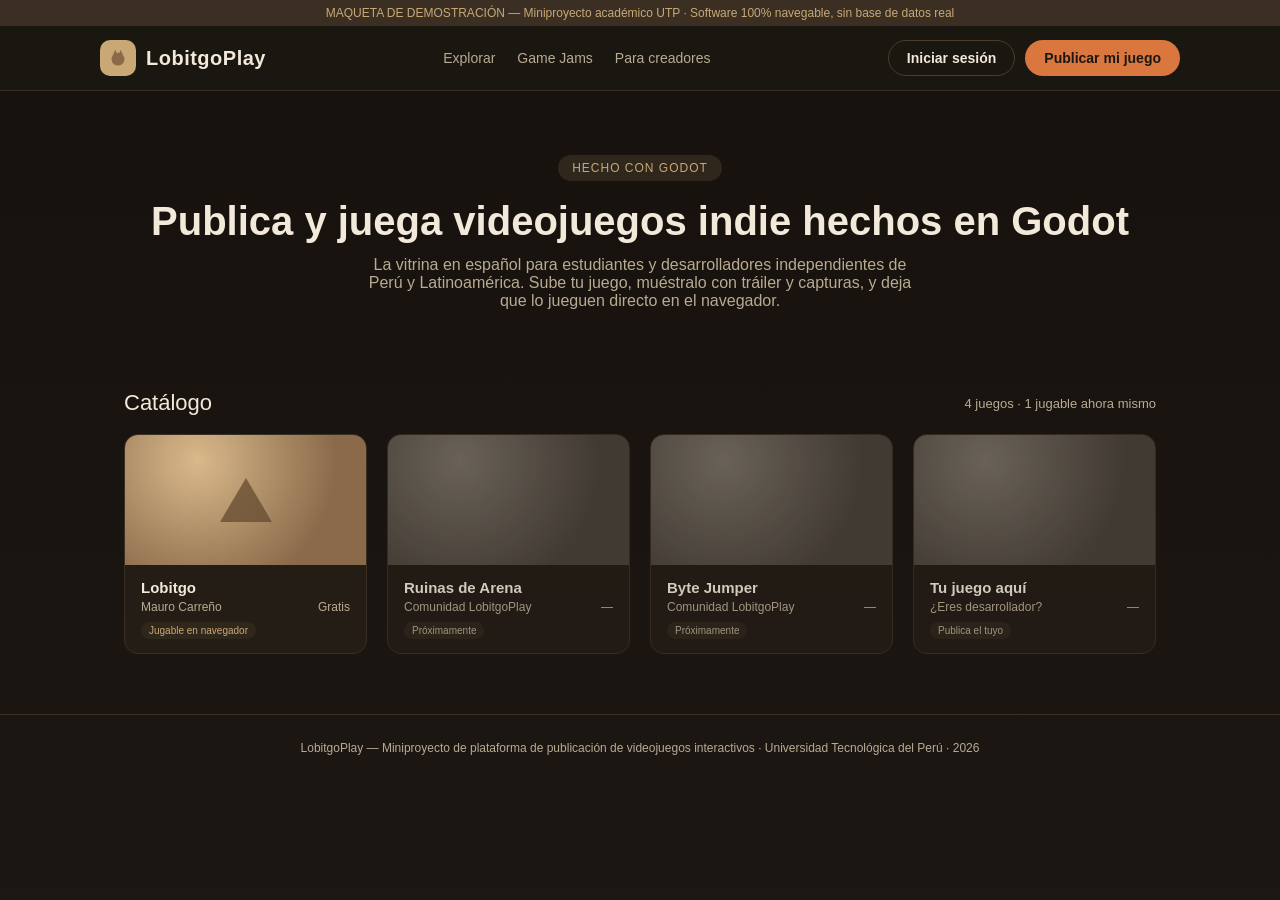
==== index.html @ 640660f9 "LobitgoPlay: maqueta navegable de la plataforma de publicación de videojuegos" ====
<!DOCTYPE html>
<html lang="es">
<head>
<meta charset="UTF-8">
<meta name="viewport" content="width=device-width, initial-scale=1.0">
<title>LobitgoPlay — Plataforma de videojuegos indie en Godot</title>
<link rel="stylesheet" href="css/style.css">
</head>
<body>

<div class="mock-banner">MAQUETA DE DEMOSTRACIÓN — Miniproyecto académico UTP · Software 100% navegable, sin base de datos real</div>

<header class="site-header">
  <div class="container nav">
    <a class="brand" href="index.html">
      <span class="brand-mark">
        <svg viewBox="0 0 128 128" xmlns="http://www.w3.org/2000/svg">
          <circle cx="64" cy="70" r="34" fill="#8a6a4a"/>
          <polygon points="38,46 50,20 62,50" fill="#8a6a4a"/>
          <polygon points="90,46 78,20 66,50" fill="#8a6a4a"/>
        </svg>
      </span>
      LobitgoPlay
    </a>
    <nav class="nav-links">
      <a href="index.html">Explorar</a>
      <a href="panel-admin.html">Game Jams</a>
      <a href="panel-creador.html">Para creadores</a>
    </nav>
    <div class="nav-actions">
      <a class="btn btn-ghost" href="login.html">Iniciar sesión</a>
      <a class="btn btn-primary" href="registro.html">Publicar mi juego</a>
    </div>
  </div>
</header>

<section class="hero container">
  <span class="hero-tag">Hecho con Godot</span>
  <h1>Publica y juega videojuegos indie hechos en Godot</h1>
  <p>La vitrina en español para estudiantes y desarrolladores independientes de Perú y Latinoamérica. Sube tu juego, muéstralo con tráiler y capturas, y deja que lo jueguen directo en el navegador.</p>
</section>

<div class="container">
  <div class="section-title">
    Catálogo <span class="hint">4 juegos · 1 jugable ahora mismo</span>
  </div>
  <div class="grid">

    <a class="card" href="juegos/lobitgo/index.html">
      <div class="card-cover">
        <div class="pyramid"></div>
      </div>
      <div class="card-body">
        <div class="card-title">Lobitgo</div>
        <div class="card-meta"><span>Mauro Carreño</span><span>Gratis</span></div>
        <span class="badge">Jugable en navegador</span>
      </div>
    </a>

    <div class="card" style="opacity:.85">
      <div class="card-cover dim"></div>
      <div class="card-body">
        <div class="card-title">Ruinas de Arena</div>
        <div class="card-meta"><span>Comunidad LobitgoPlay</span><span>—</span></div>
        <span class="badge soon">Próximamente</span>
      </div>
    </div>

    <div class="card" style="opacity:.85">
      <div class="card-cover dim"></div>
      <div class="card-body">
        <div class="card-title">Byte Jumper</div>
        <div class="card-meta"><span>Comunidad LobitgoPlay</span><span>—</span></div>
        <span class="badge soon">Próximamente</span>
      </div>
    </div>

    <div class="card" style="opacity:.85">
      <div class="card-cover dim"></div>
      <div class="card-body">
        <div class="card-title">Tu juego aquí</div>
        <div class="card-meta"><span>¿Eres desarrollador?</span><span>—</span></div>
        <span class="badge soon">Publica el tuyo</span>
      </div>
    </div>

  </div>
</div>

<footer>
  LobitgoPlay — Miniproyecto de plataforma de publicación de videojuegos interactivos · Universidad Tecnológica del Perú · 2026
</footer>

</body>
</html>
---- css/style.css ----
:root {
  --sand: #c9a876;
  --sand-dark: #8a6a4a;
  --ink: #1c1712;
  --panel: #241d16;
  --panel-2: #2f261c;
  --accent: #c9a876;
  --accent-2: #d9773f;
  --text: #f2e9da;
  --text-dim: #b9ab93;
  --radius: 14px;
}

* { box-sizing: border-box; }

body {
  margin: 0;
  font-family: "Segoe UI", Roboto, Arial, sans-serif;
  background: linear-gradient(180deg, #16110c 0%, #1c1712 100%);
  color: var(--text);
  min-height: 100vh;
}

a { color: inherit; text-decoration: none; }

.container { max-width: 1080px; margin: 0 auto; padding: 0 24px; }

/* Header */
header.site-header {
  position: sticky;
  top: 0;
  z-index: 10;
  background: rgba(28, 23, 18, 0.92);
  backdrop-filter: blur(6px);
  border-bottom: 1px solid #3a2f22;
}

.nav {
  display: flex;
  align-items: center;
  justify-content: space-between;
  padding: 14px 0;
}

.brand {
  display: flex;
  align-items: center;
  gap: 10px;
  font-size: 20px;
  font-weight: 800;
  letter-spacing: 0.5px;
}

.brand-mark {
  width: 36px;
  height: 36px;
  border-radius: 10px;
  background: var(--sand);
  display: inline-flex;
  align-items: center;
  justify-content: center;
  font-size: 18px;
}

.brand-mark svg { width: 24px; height: 24px; }

.nav-links {
  display: flex;
  gap: 22px;
  font-size: 14px;
  color: var(--text-dim);
}

.nav-links a:hover { color: var(--text); }

.nav-actions { display: flex; gap: 10px; }

.btn {
  display: inline-block;
  padding: 9px 18px;
  border-radius: 999px;
  font-size: 14px;
  font-weight: 600;
  cursor: pointer;
  border: 1px solid transparent;
  transition: transform .15s ease, opacity .15s ease;
}
.btn:hover { transform: translateY(-1px); }

.btn-primary { background: var(--accent-2); color: #1c1712; }
.btn-ghost { background: transparent; border-color: #4a3d2c; color: var(--text); }
.btn-block { display: block; width: 100%; text-align: center; }

/* Hero */
.hero {
  padding: 64px 0 40px;
  text-align: center;
}
.hero h1 {
  font-size: 40px;
  margin: 0 0 12px;
}
.hero p {
  color: var(--text-dim);
  max-width: 560px;
  margin: 0 auto;
  font-size: 16px;
}
.hero-tag {
  display: inline-block;
  padding: 6px 14px;
  border-radius: 999px;
  background: var(--panel-2);
  color: var(--accent);
  font-size: 12px;
  letter-spacing: 1px;
  text-transform: uppercase;
  margin-bottom: 18px;
}

/* Catalog */
.section-title {
  font-size: 22px;
  margin: 40px 0 18px;
  display: flex;
  align-items: center;
  justify-content: space-between;
}
.section-title span.hint { font-size: 13px; color: var(--text-dim); font-weight: 400; }

.grid {
  display: grid;
  grid-template-columns: repeat(auto-fill, minmax(230px, 1fr));
  gap: 20px;
  padding-bottom: 60px;
}

.card {
  background: var(--panel);
  border: 1px solid #3a2f22;
  border-radius: var(--radius);
  overflow: hidden;
  transition: transform .15s ease, border-color .15s ease;
}
.card:hover { transform: translateY(-4px); border-color: var(--accent-2); }

.card-cover {
  height: 130px;
  background: radial-gradient(circle at 30% 20%, #d9b98a, #8a6a4a 70%);
  display: flex;
  align-items: center;
  justify-content: center;
  position: relative;
}
.card-cover.dim { filter: grayscale(0.6) brightness(0.6); }
.card-cover .pyramid {
  width: 0; height: 0;
  border-left: 26px solid transparent;
  border-right: 26px solid transparent;
  border-bottom: 44px solid #6b4f34;
  opacity: .8;
}
.card-body { padding: 14px 16px; }
.card-title { font-weight: 700; font-size: 15px; margin-bottom: 4px; }
.card-meta { font-size: 12px; color: var(--text-dim); display: flex; justify-content: space-between; }
.badge {
  display: inline-block;
  font-size: 10px;
  padding: 3px 8px;
  border-radius: 999px;
  background: var(--panel-2);
  color: var(--accent);
  margin-top: 8px;
}
.badge.soon { color: var(--text-dim); }

/* Game detail */
.game-hero {
  display: grid;
  grid-template-columns: 1.3fr 1fr;
  gap: 28px;
  padding: 32px 0;
  align-items: start;
}
@media (max-width: 800px) { .game-hero { grid-template-columns: 1fr; } }

.player-frame {
  background: #000;
  border-radius: var(--radius);
  overflow: hidden;
  border: 1px solid #3a2f22;
  aspect-ratio: 960 / 540;
}
.player-frame iframe { width: 100%; height: 100%; border: 0; display: block; }

.game-info h1 { margin: 0 0 6px; font-size: 28px; }
.game-info .author { color: var(--text-dim); font-size: 14px; margin-bottom: 16px; }
.game-info .desc { font-size: 14px; line-height: 1.6; color: var(--text-dim); margin-bottom: 20px; }
.actions { display: flex; gap: 10px; flex-wrap: wrap; margin-bottom: 22px; }
.stat-row { display: flex; gap: 18px; font-size: 13px; color: var(--text-dim); margin-bottom: 18px; }
.stat-row b { color: var(--text); display: block; font-size: 18px; }

.controls-box {
  background: var(--panel);
  border: 1px solid #3a2f22;
  border-radius: var(--radius);
  padding: 16px 18px;
  font-size: 13px;
  color: var(--text-dim);
}
.controls-box kbd {
  background: var(--panel-2);
  border: 1px solid #4a3d2c;
  border-radius: 6px;
  padding: 2px 7px;
  font-size: 12px;
  color: var(--text);
}

/* Comments */
.comments { padding: 10px 0 60px; }
.comment {
  display: flex;
  gap: 12px;
  padding: 14px 0;
  border-bottom: 1px solid #3a2f22;
}
.avatar {
  width: 34px; height: 34px; border-radius: 50%;
  background: var(--sand-dark);
  flex: none;
}
.comment-body b { font-size: 13px; }
.comment-body p { margin: 4px 0 0; font-size: 13px; color: var(--text-dim); }
.stars { color: var(--accent-2); font-size: 13px; }

.comment-form { display: flex; gap: 10px; margin-top: 18px; }
.comment-form input {
  flex: 1;
  padding: 10px 14px;
  border-radius: 999px;
  border: 1px solid #4a3d2c;
  background: var(--panel-2);
  color: var(--text);
}

/* Forms (login/registro) */
.auth-wrap {
  max-width: 380px;
  margin: 70px auto;
  background: var(--panel);
  border: 1px solid #3a2f22;
  border-radius: var(--radius);
  padding: 32px;
}
.auth-wrap h2 { margin-top: 0; }
.auth-wrap p.sub { color: var(--text-dim); font-size: 13px; margin-top: -8px; }
.field { margin-bottom: 14px; }
.field label { display: block; font-size: 12px; color: var(--text-dim); margin-bottom: 6px; }
.field input, .field select, .field textarea {
  width: 100%;
  padding: 10px 12px;
  border-radius: 8px;
  border: 1px solid #4a3d2c;
  background: var(--panel-2);
  color: var(--text);
  font-size: 14px;
}
.field textarea { min-height: 90px; resize: vertical; }
.switch-auth { text-align: center; font-size: 13px; color: var(--text-dim); margin-top: 14px; }
.switch-auth a { color: var(--accent-2); font-weight: 600; }

.mock-banner {
  background: #3a2f22;
  color: var(--accent);
  font-size: 12px;
  text-align: center;
  padding: 6px 0;
}

/* Panels */
.panel-layout { display: grid; grid-template-columns: 210px 1fr; gap: 26px; padding: 30px 0 60px; }
@media (max-width: 750px) { .panel-layout { grid-template-columns: 1fr; } }
.panel-nav { display: flex; flex-direction: column; gap: 4px; }
.panel-nav a {
  padding: 10px 14px;
  border-radius: 8px;
  font-size: 14px;
  color: var(--text-dim);
}
.panel-nav a.active, .panel-nav a:hover { background: var(--panel); color: var(--text); }

.panel-card {
  background: var(--panel);
  border: 1px solid #3a2f22;
  border-radius: var(--radius);
  padding: 20px;
  margin-bottom: 18px;
}
.panel-card h3 { margin-top: 0; }

.kpi-row { display: grid; grid-template-columns: repeat(auto-fit, minmax(120px,1fr)); gap: 14px; margin-bottom: 18px; }
.kpi { background: var(--panel); border: 1px solid #3a2f22; border-radius: var(--radius); padding: 16px; }
.kpi b { display: block; font-size: 24px; }
.kpi span { font-size: 12px; color: var(--text-dim); }

table.mock-table { width: 100%; border-collapse: collapse; font-size: 13px; }
table.mock-table th, table.mock-table td { text-align: left; padding: 10px 8px; border-bottom: 1px solid #3a2f22; }
table.mock-table th { color: var(--text-dim); font-weight: 600; }
.status-pill { padding: 3px 10px; border-radius: 999px; font-size: 11px; }
.status-pill.ok { background: #2a4a2f; color: #a7e3b0; }
.status-pill.pending { background: #4a3f22; color: #e3cf8a; }

footer {
  text-align: center;
  padding: 26px 0 40px;
  color: var(--text-dim);
  font-size: 12px;
  border-top: 1px solid #3a2f22;
}
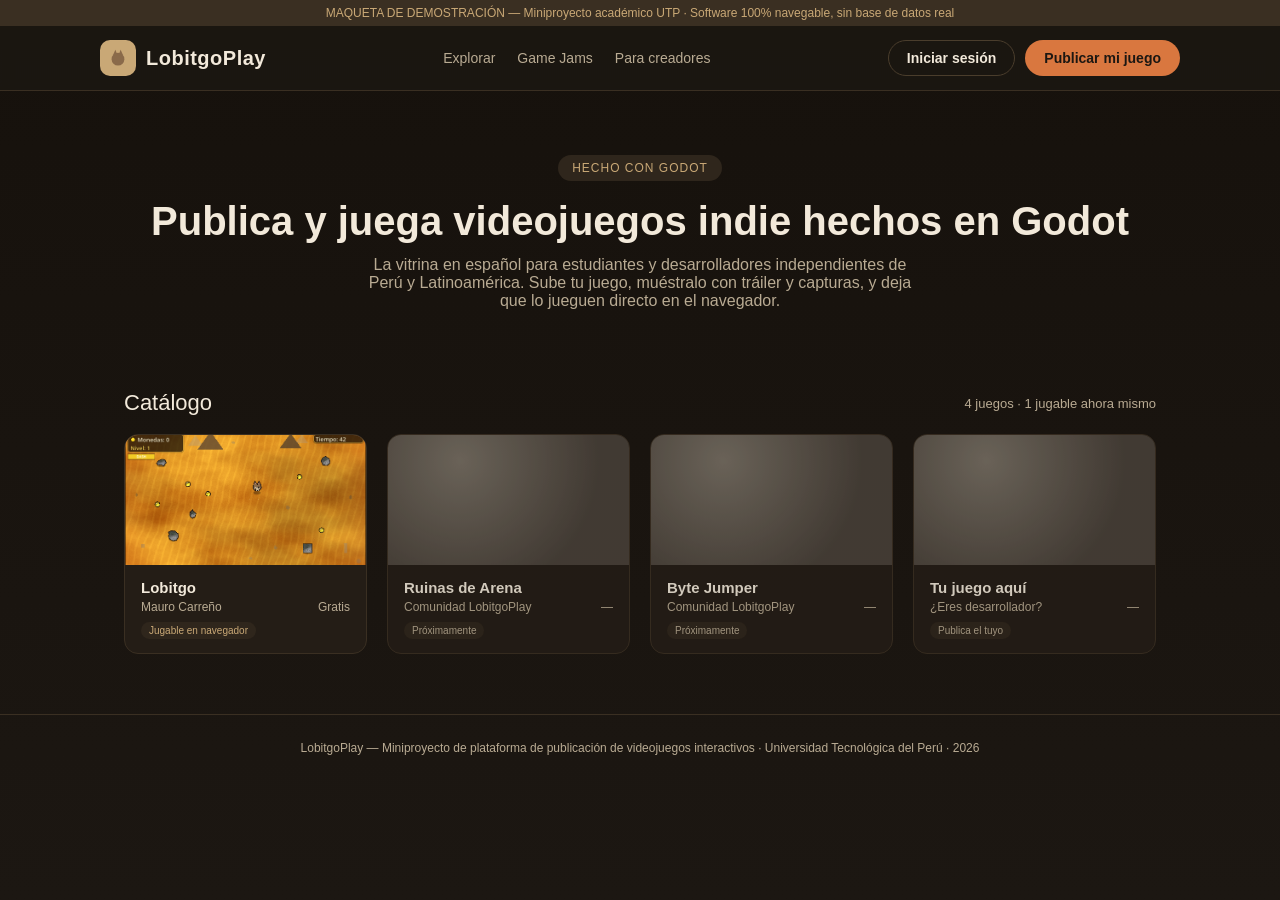
==== commit 94ac8837: "Juego en modal jugable + captura real en catalogo y portada El juego ya no se carga automaticamente " ====
--- a/index.html
+++ b/index.html
@@ -4,6 +4,7 @@
 <meta charset="UTF-8">
 <meta name="viewport" content="width=device-width, initial-scale=1.0">
 <title>LobitgoPlay — Plataforma de videojuegos indie en Godot</title>
+<link rel="icon" type="image/svg+xml" href="data:image/svg+xml,%3Csvg xmlns='http://www.w3.org/2000/svg' viewBox='0 0 128 128'%3E%3Ccircle cx='64' cy='70' r='34' fill='%238a6a4a'/%3E%3Cpolygon points='38,46 50,20 62,50' fill='%238a6a4a'/%3E%3Cpolygon points='90,46 78,20 66,50' fill='%238a6a4a'/%3E%3C/svg%3E">
 <link rel="stylesheet" href="css/style.css">
 </head>
 <body>
@@ -48,7 +49,7 @@
 
     <a class="card" href="juegos/lobitgo/index.html">
       <div class="card-cover">
-        <div class="pyramid"></div>
+        <img src="img/lobitgo-cover.png" alt="Captura de gameplay de Lobitgo" loading="lazy">
       </div>
       <div class="card-body">
         <div class="card-title">Lobitgo</div>
--- a/css/style.css
+++ b/css/style.css
@@ -160,6 +160,12 @@
   border-bottom: 44px solid #6b4f34;
   opacity: .8;
 }
+.card-cover img {
+  width: 100%;
+  height: 100%;
+  object-fit: cover;
+  display: block;
+}
 .card-body { padding: 14px 16px; }
 .card-title { font-weight: 700; font-size: 15px; margin-bottom: 4px; }
 .card-meta { font-size: 12px; color: var(--text-dim); display: flex; justify-content: space-between; }
@@ -190,8 +196,100 @@
   overflow: hidden;
   border: 1px solid #3a2f22;
   aspect-ratio: 960 / 540;
+  position: relative;
 }
 .player-frame iframe { width: 100%; height: 100%; border: 0; display: block; }
+
+/* Static preview (cover) shown before the game is launched */
+.player-preview {
+  position: relative;
+  width: 100%;
+  height: 100%;
+  border: 0;
+  padding: 0;
+  cursor: pointer;
+  background: #000;
+  display: block;
+}
+.player-preview img {
+  width: 100%;
+  height: 100%;
+  object-fit: cover;
+  display: block;
+}
+.player-preview .preview-overlay {
+  position: absolute;
+  inset: 0;
+  display: flex;
+  align-items: center;
+  justify-content: center;
+  background: linear-gradient(180deg, rgba(20,16,11,.15), rgba(20,16,11,.55));
+  transition: background .15s ease;
+}
+.player-preview:hover .preview-overlay { background: linear-gradient(180deg, rgba(20,16,11,.25), rgba(20,16,11,.65)); }
+.preview-overlay .play-button {
+  display: inline-flex;
+  align-items: center;
+  gap: 10px;
+  padding: 14px 26px;
+  border-radius: 999px;
+  background: var(--accent-2);
+  color: #1c1712;
+  font-weight: 700;
+  font-size: 16px;
+  box-shadow: 0 6px 18px rgba(0,0,0,.35);
+  transition: transform .15s ease;
+}
+.player-preview:hover .play-button { transform: scale(1.05); }
+
+/* Game modal / lightbox */
+.game-modal {
+  position: fixed;
+  inset: 0;
+  z-index: 100;
+  display: none;
+  align-items: center;
+  justify-content: center;
+  padding: 24px;
+  background: rgba(10, 8, 5, 0.85);
+  backdrop-filter: blur(3px);
+}
+.game-modal.open { display: flex; }
+.game-modal-box {
+  position: relative;
+  width: 100%;
+  max-width: 960px;
+  background: var(--panel);
+  border: 1px solid #3a2f22;
+  border-radius: var(--radius);
+  overflow: hidden;
+  box-shadow: 0 20px 60px rgba(0,0,0,.5);
+}
+.game-modal-frame {
+  width: 100%;
+  aspect-ratio: 960 / 540;
+  background: #000;
+}
+.game-modal-frame iframe { width: 100%; height: 100%; border: 0; display: block; }
+.game-modal-close {
+  position: absolute;
+  top: 10px;
+  right: 10px;
+  width: 36px;
+  height: 36px;
+  border-radius: 50%;
+  border: 1px solid #4a3d2c;
+  background: var(--panel-2);
+  color: var(--text);
+  font-size: 18px;
+  line-height: 1;
+  cursor: pointer;
+  display: flex;
+  align-items: center;
+  justify-content: center;
+  transition: background .15s ease, transform .15s ease;
+}
+.game-modal-close:hover { background: var(--accent-2); color: #1c1712; transform: scale(1.05); }
 
 .game-info h1 { margin: 0 0 6px; font-size: 28px; }
 .game-info .author { color: var(--text-dim); font-size: 14px; margin-bottom: 16px; }
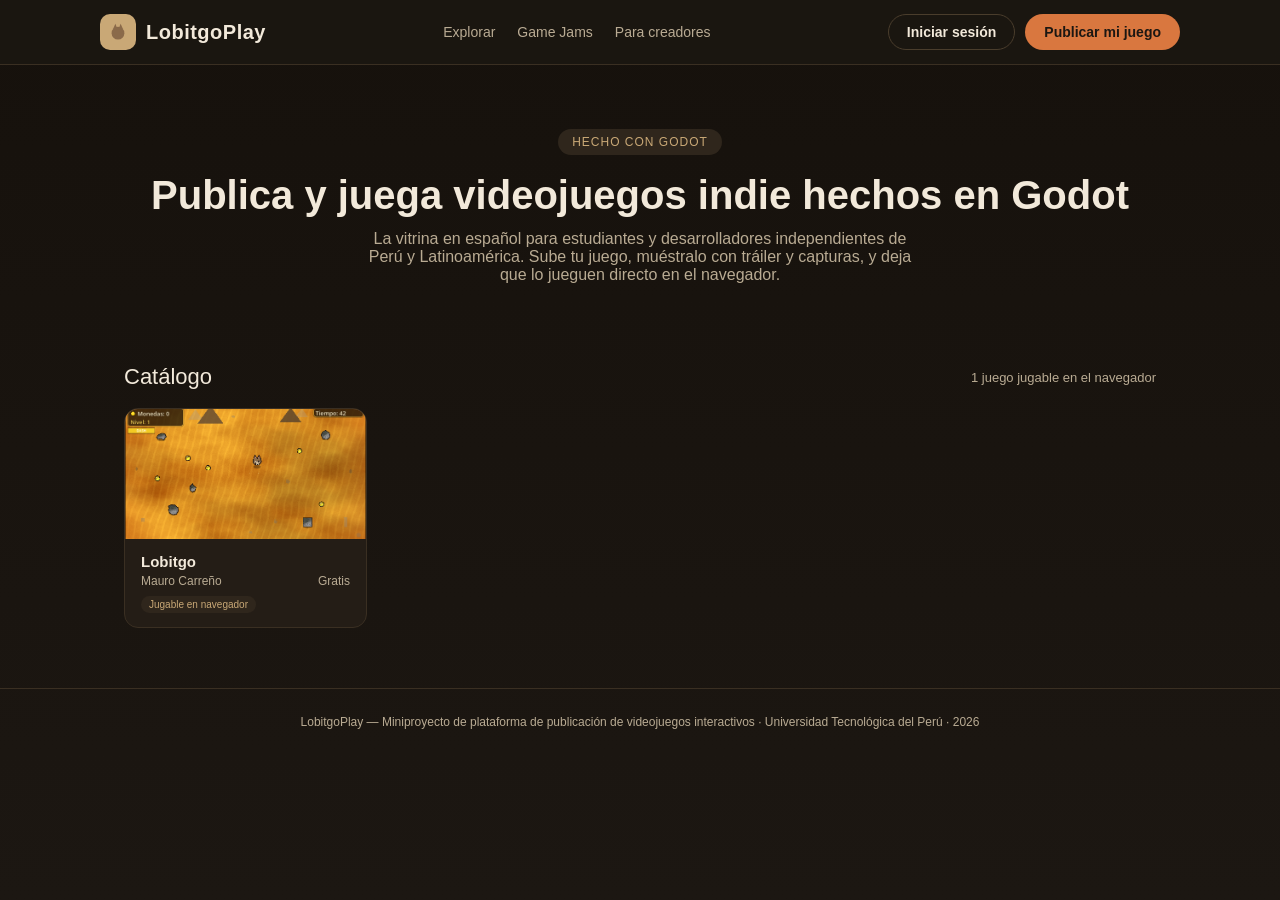
==== commit 7c0d7096: "LobitgoPlay: sitio mas simple y directo — quita banner de maqueta, comentarios y tarjetas de ejemplo" ====
--- a/index.html
+++ b/index.html
@@ -8,8 +8,6 @@
 <link rel="stylesheet" href="css/style.css">
 </head>
 <body>
-
-<div class="mock-banner">MAQUETA DE DEMOSTRACIÓN — Miniproyecto académico UTP · Software 100% navegable, sin base de datos real</div>
 
 <header class="site-header">
   <div class="container nav">
@@ -43,7 +41,7 @@
 
 <div class="container">
   <div class="section-title">
-    Catálogo <span class="hint">4 juegos · 1 jugable ahora mismo</span>
+    Catálogo <span class="hint">1 juego jugable en el navegador</span>
   </div>
   <div class="grid">
 
@@ -58,33 +56,6 @@
       </div>
     </a>
 
-    <div class="card" style="opacity:.85">
-      <div class="card-cover dim"></div>
-      <div class="card-body">
-        <div class="card-title">Ruinas de Arena</div>
-        <div class="card-meta"><span>Comunidad LobitgoPlay</span><span>—</span></div>
-        <span class="badge soon">Próximamente</span>
-      </div>
-    </div>
-
-    <div class="card" style="opacity:.85">
-      <div class="card-cover dim"></div>
-      <div class="card-body">
-        <div class="card-title">Byte Jumper</div>
-        <div class="card-meta"><span>Comunidad LobitgoPlay</span><span>—</span></div>
-        <span class="badge soon">Próximamente</span>
-      </div>
-    </div>
-
-    <div class="card" style="opacity:.85">
-      <div class="card-cover dim"></div>
-      <div class="card-body">
-        <div class="card-title">Tu juego aquí</div>
-        <div class="card-meta"><span>¿Eres desarrollador?</span><span>—</span></div>
-        <span class="badge soon">Publica el tuyo</span>
-      </div>
-    </div>
-
   </div>
 </div>
 
--- a/css/style.css
+++ b/css/style.css
@@ -152,7 +152,6 @@
   justify-content: center;
   position: relative;
 }
-.card-cover.dim { filter: grayscale(0.6) brightness(0.6); }
 .card-cover .pyramid {
   width: 0; height: 0;
   border-left: 26px solid transparent;
@@ -178,7 +177,6 @@
   color: var(--accent);
   margin-top: 8px;
 }
-.badge.soon { color: var(--text-dim); }
 
 /* Game detail */
 .game-hero {
@@ -315,33 +313,6 @@
   color: var(--text);
 }
 
-/* Comments */
-.comments { padding: 10px 0 60px; }
-.comment {
-  display: flex;
-  gap: 12px;
-  padding: 14px 0;
-  border-bottom: 1px solid #3a2f22;
-}
-.avatar {
-  width: 34px; height: 34px; border-radius: 50%;
-  background: var(--sand-dark);
-  flex: none;
-}
-.comment-body b { font-size: 13px; }
-.comment-body p { margin: 4px 0 0; font-size: 13px; color: var(--text-dim); }
-.stars { color: var(--accent-2); font-size: 13px; }
-
-.comment-form { display: flex; gap: 10px; margin-top: 18px; }
-.comment-form input {
-  flex: 1;
-  padding: 10px 14px;
-  border-radius: 999px;
-  border: 1px solid #4a3d2c;
-  background: var(--panel-2);
-  color: var(--text);
-}
-
 /* Forms (login/registro) */
 .auth-wrap {
   max-width: 380px;
@@ -367,14 +338,6 @@
 .field textarea { min-height: 90px; resize: vertical; }
 .switch-auth { text-align: center; font-size: 13px; color: var(--text-dim); margin-top: 14px; }
 .switch-auth a { color: var(--accent-2); font-weight: 600; }
-
-.mock-banner {
-  background: #3a2f22;
-  color: var(--accent);
-  font-size: 12px;
-  text-align: center;
-  padding: 6px 0;
-}
 
 /* Panels */
 .panel-layout { display: grid; grid-template-columns: 210px 1fr; gap: 26px; padding: 30px 0 60px; }
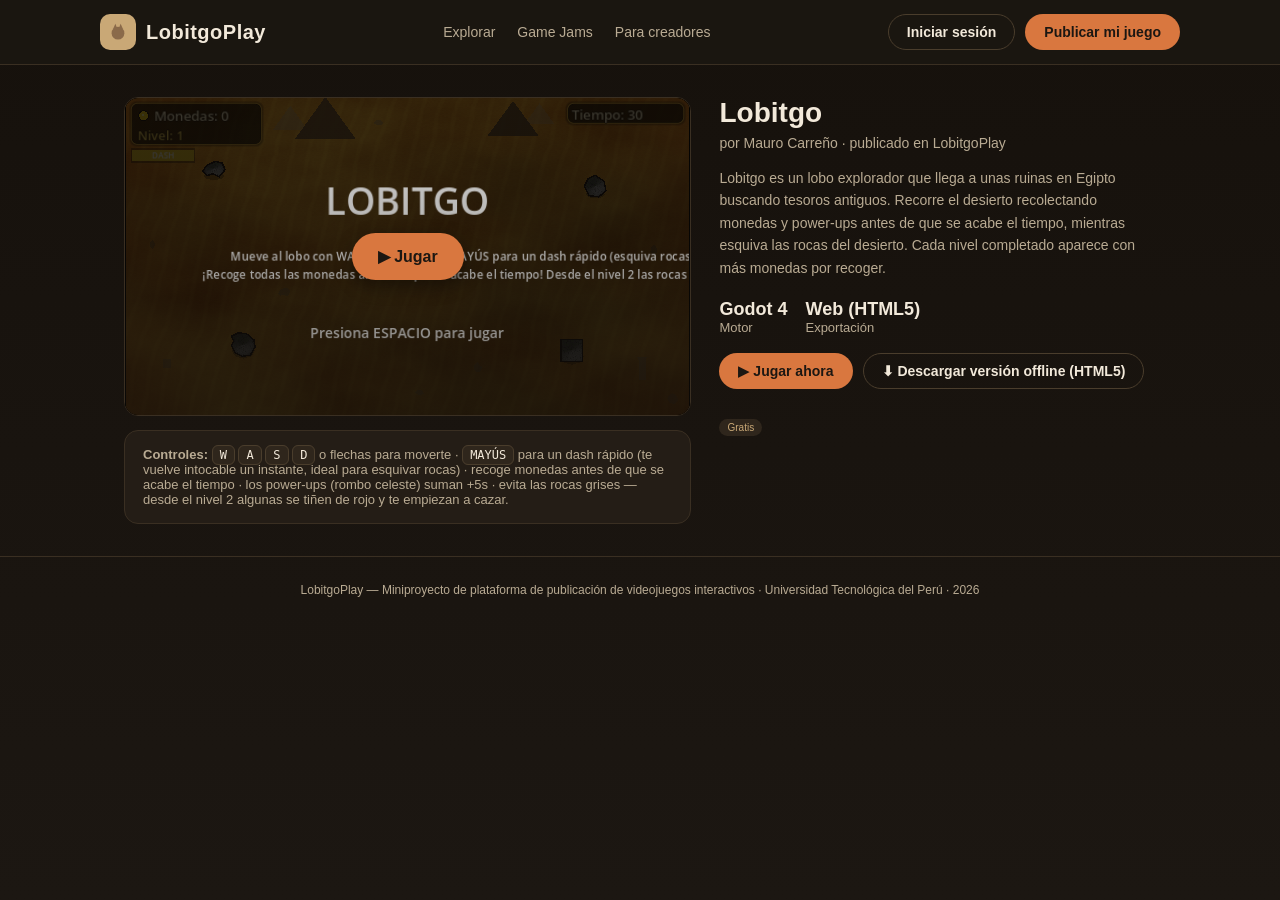
==== commit 3b57d121: "LobitgoPlay: el link principal abre el juego directo, sin pasar por el catalogo Co-Authored-By: Clau" ====
--- a/index.html
+++ b/index.html
@@ -33,29 +33,50 @@
   </div>
 </header>
 
-<section class="hero container">
-  <span class="hero-tag">Hecho con Godot</span>
-  <h1>Publica y juega videojuegos indie hechos en Godot</h1>
-  <p>La vitrina en español para estudiantes y desarrolladores independientes de Perú y Latinoamérica. Sube tu juego, muéstralo con tráiler y capturas, y deja que lo jueguen directo en el navegador.</p>
-</section>
+<div class="container">
+  <div class="game-hero">
+    <div>
+      <div class="player-frame">
+        <button type="button" class="player-preview" id="playPreview" aria-label="Jugar Lobitgo">
+          <img src="img/lobitgo-titulo.png" alt="Pantalla de inicio de Lobitgo">
+          <span class="preview-overlay">
+            <span class="play-button">▶ Jugar</span>
+          </span>
+        </button>
+      </div>
+      <div class="controls-box" style="margin-top:14px;">
+        <b>Controles:</b>
+        <kbd>W</kbd> <kbd>A</kbd> <kbd>S</kbd> <kbd>D</kbd> o flechas para moverte · <kbd>MAYÚS</kbd> para un dash rápido (te vuelve intocable un instante, ideal para esquivar rocas) ·
+        recoge monedas antes de que se acabe el tiempo · los power-ups (rombo celeste) suman +5s · evita las rocas grises — desde el nivel 2 algunas se tiñen de rojo y te empiezan a cazar.
+      </div>
+    </div>
+    <div class="game-info">
+      <h1>Lobitgo</h1>
+      <div class="author">por Mauro Carreño · publicado en LobitgoPlay</div>
+      <p class="desc">
+        Lobitgo es un lobo explorador que llega a unas ruinas en Egipto buscando tesoros antiguos.
+        Recorre el desierto recolectando monedas y power-ups antes de que se acabe el tiempo,
+        mientras esquiva las rocas del desierto. Cada nivel completado aparece con más monedas por recoger.
+      </p>
+      <div class="stat-row">
+        <div><b>Godot 4</b>Motor</div>
+        <div><b>Web (HTML5)</b>Exportación</div>
+      </div>
+      <div class="actions">
+        <a class="btn btn-primary" href="#" id="playNowBtn">▶ Jugar ahora</a>
+        <a class="btn btn-ghost" href="juegos/lobitgo/web/" download>⬇ Descargar versión offline (HTML5)</a>
+      </div>
+      <span class="badge">Gratis</span>
+    </div>
+  </div>
+</div>
 
-<div class="container">
-  <div class="section-title">
-    Catálogo <span class="hint">1 juego jugable en el navegador</span>
-  </div>
-  <div class="grid">
-
-    <a class="card" href="juegos/lobitgo/index.html">
-      <div class="card-cover">
-        <img src="img/lobitgo-cover.png" alt="Captura de gameplay de Lobitgo" loading="lazy">
-      </div>
-      <div class="card-body">
-        <div class="card-title">Lobitgo</div>
-        <div class="card-meta"><span>Mauro Carreño</span><span>Gratis</span></div>
-        <span class="badge">Jugable en navegador</span>
-      </div>
-    </a>
-
+<div class="game-modal" id="gameModal" role="dialog" aria-modal="true" aria-label="Lobitgo jugable">
+  <div class="game-modal-box">
+    <button type="button" class="game-modal-close" id="closeModalBtn" aria-label="Cerrar">×</button>
+    <div class="game-modal-frame">
+      <iframe id="gameFrame" src="" allow="autoplay" title="Lobitgo jugable"></iframe>
+    </div>
   </div>
 </div>
 
@@ -63,5 +84,53 @@
   LobitgoPlay — Miniproyecto de plataforma de publicación de videojuegos interactivos · Universidad Tecnológica del Perú · 2026
 </footer>
 
+<script>
+(function () {
+  var modal = document.getElementById('gameModal');
+  var frame = document.getElementById('gameFrame');
+  var GAME_SRC = 'juegos/lobitgo/web/index.html';
+
+  function handleEscFromFrame(e) {
+    if (e.key === 'Escape') closeGame();
+  }
+
+  function openGame() {
+    frame.src = GAME_SRC;
+    modal.classList.add('open');
+    document.body.style.overflow = 'hidden';
+  }
+
+  function closeGame() {
+    modal.classList.remove('open');
+    frame.src = '';
+    document.body.style.overflow = '';
+  }
+
+  // El juego (iframe) es mismo-origen, pero al tomar foco de teclado deja de
+  // recibir el ESC el documento padre. Se engancha también dentro del iframe
+  // para poder cerrar el modal aunque el foco esté sobre el juego.
+  frame.addEventListener('load', function () {
+    try {
+      frame.contentWindow.document.addEventListener('keydown', handleEscFromFrame);
+    } catch (err) { /* cross-origin de respaldo: se ignora */ }
+  });
+
+  document.getElementById('playPreview').addEventListener('click', openGame);
+  document.getElementById('playNowBtn').addEventListener('click', function (e) {
+    e.preventDefault();
+    openGame();
+  });
+  document.getElementById('closeModalBtn').addEventListener('click', closeGame);
+
+  modal.addEventListener('click', function (e) {
+    if (e.target === modal) closeGame();
+  });
+
+  document.addEventListener('keydown', function (e) {
+    if (e.key === 'Escape' && modal.classList.contains('open')) closeGame();
+  });
+})();
+</script>
+
 </body>
 </html>
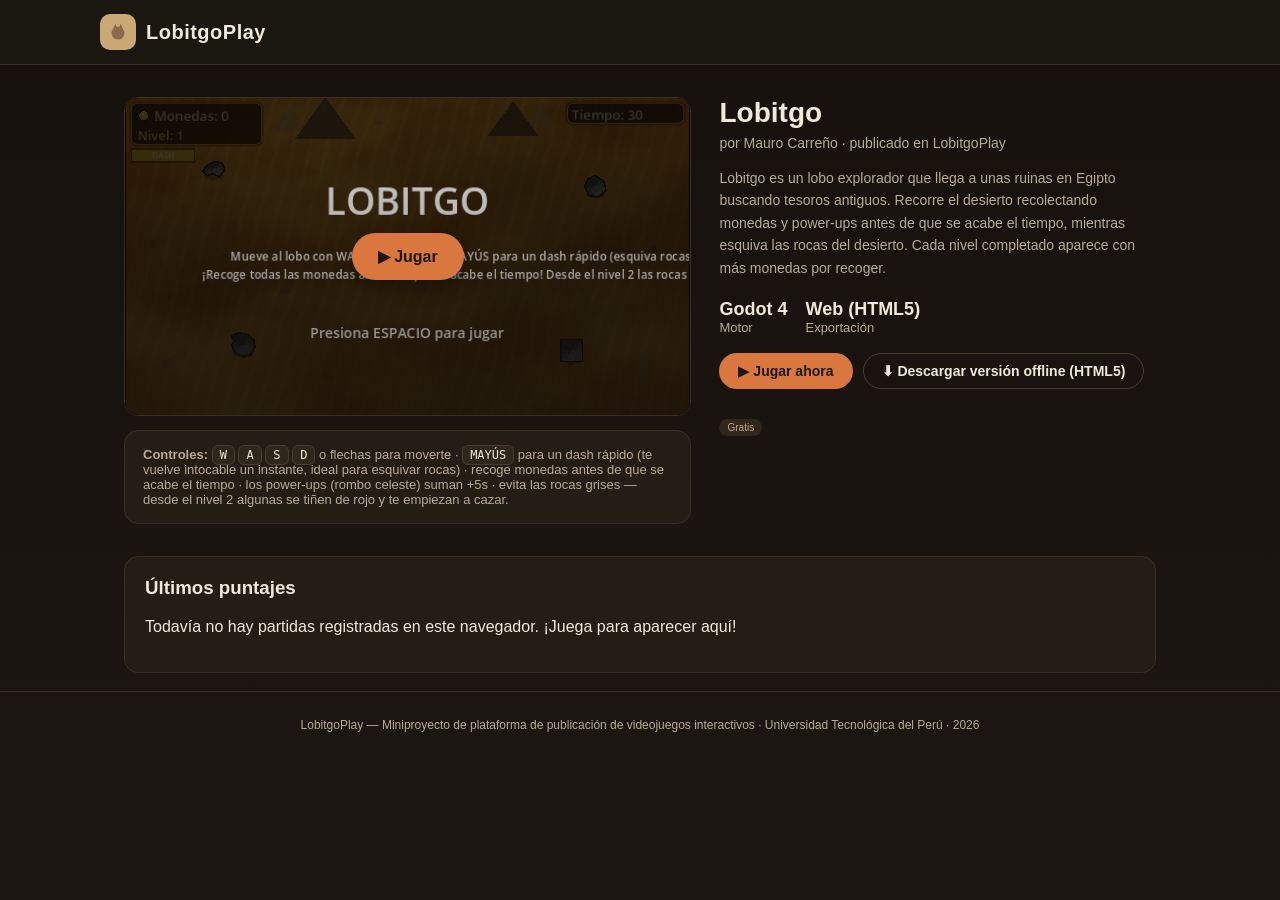
==== commit 5335b0bc: "LobitgoPlay: quita el resto de la navegacion de la plataforma (login, registro, paneles, game jams) " ====
--- a/index.html
+++ b/index.html
@@ -21,15 +21,6 @@
       </span>
       LobitgoPlay
     </a>
-    <nav class="nav-links">
-      <a href="index.html">Explorar</a>
-      <a href="panel-admin.html">Game Jams</a>
-      <a href="panel-creador.html">Para creadores</a>
-    </nav>
-    <div class="nav-actions">
-      <a class="btn btn-ghost" href="login.html">Iniciar sesión</a>
-      <a class="btn btn-primary" href="registro.html">Publicar mi juego</a>
-    </div>
   </div>
 </header>
 
@@ -69,6 +60,17 @@
       <span class="badge">Gratis</span>
     </div>
   </div>
+
+  <div class="panel-card" id="scoreboardCard">
+    <h3>Últimos puntajes</h3>
+    <p class="scoreboard-empty" id="scoreboardEmpty">Todavía no hay partidas registradas en este navegador. ¡Juega para aparecer aquí!</p>
+    <table class="mock-table" id="scoreboardTable" style="display:none;">
+      <thead>
+        <tr><th>Nombre</th><th>Puntaje</th><th>Nivel</th><th>Cuándo</th></tr>
+      </thead>
+      <tbody id="scoreboardBody"></tbody>
+    </table>
+  </div>
 </div>
 
 <div class="game-modal" id="gameModal" role="dialog" aria-modal="true" aria-label="Lobitgo jugable">
@@ -132,5 +134,78 @@
 })();
 </script>
 
+<script>
+(function () {
+  // Tabla de puntajes local: sin backend real, se guarda en este navegador
+  // (localStorage), igual que el mejor puntaje que ya guarda el propio juego.
+  var STORAGE_KEY = 'lobitgo_scores';
+  var LAST_NAME_KEY = 'lobitgo_last_name';
+  var MAX_ENTRIES = 10;
+
+  var emptyMsg = document.getElementById('scoreboardEmpty');
+  var table = document.getElementById('scoreboardTable');
+  var body = document.getElementById('scoreboardBody');
+
+  function loadScores() {
+    try {
+      return JSON.parse(localStorage.getItem(STORAGE_KEY)) || [];
+    } catch (err) {
+      return [];
+    }
+  }
+
+  function saveScores(scores) {
+    localStorage.setItem(STORAGE_KEY, JSON.stringify(scores));
+  }
+
+  function renderScores() {
+    var scores = loadScores();
+    if (scores.length === 0) {
+      emptyMsg.style.display = '';
+      table.style.display = 'none';
+      return;
+    }
+    emptyMsg.style.display = 'none';
+    table.style.display = '';
+    body.innerHTML = '';
+    scores.forEach(function (entry) {
+      var row = document.createElement('tr');
+      row.innerHTML =
+        '<td>' + entry.name + '</td>' +
+        '<td>' + entry.score + '</td>' +
+        '<td>' + entry.level + '</td>' +
+        '<td>' + entry.when + '</td>';
+      body.appendChild(row);
+    });
+  }
+
+  function addScore(score, level) {
+    var lastName = localStorage.getItem(LAST_NAME_KEY) || '';
+    var name = window.prompt('¡Partida terminada! ¿Cómo te llamas para el marcador?', lastName);
+    if (name === null) return; // el jugador canceló, no se registra
+    name = name.trim().slice(0, 24) || 'Jugador anónimo';
+    localStorage.setItem(LAST_NAME_KEY, name);
+
+    var scores = loadScores();
+    scores.unshift({
+      name: name,
+      score: score,
+      level: level,
+      when: new Date().toLocaleString('es-PE', { dateStyle: 'short', timeStyle: 'short' })
+    });
+    scores = scores.slice(0, MAX_ENTRIES);
+    saveScores(scores);
+    renderScores();
+  }
+
+  window.addEventListener('message', function (event) {
+    if (!event.data || event.data.source !== 'lobitgo') return;
+    addScore(event.data.score, event.data.level);
+  });
+
+  renderScores();
+})();
+</script>
+
 </body>
 </html>
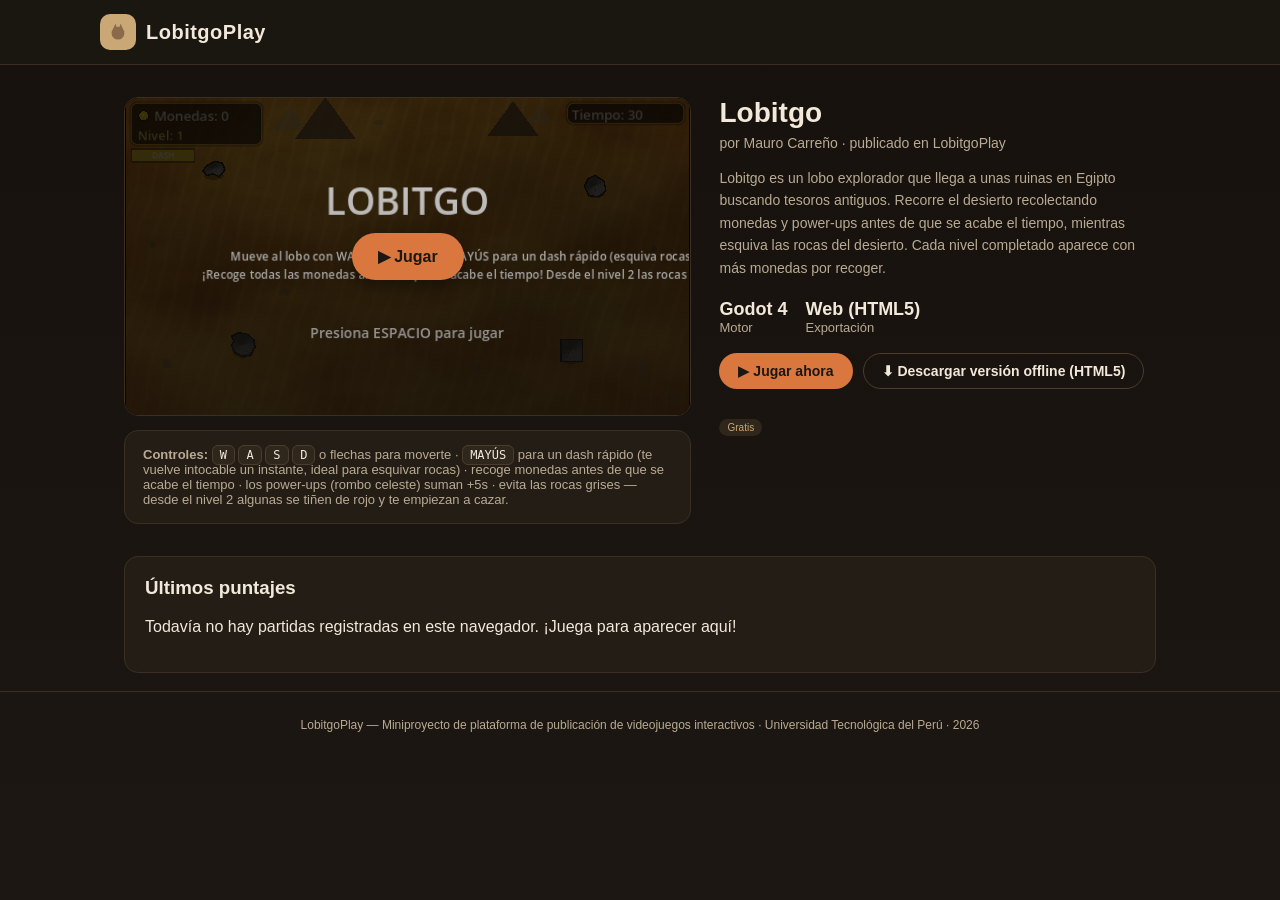
==== commit baf286b3: "Arregla descarga offline de Lobitgo: paquete real con servidor local El link "Descargar versión offl" ====
--- a/index.html
+++ b/index.html
@@ -55,7 +55,7 @@
       </div>
       <div class="actions">
         <a class="btn btn-primary" href="#" id="playNowBtn">▶ Jugar ahora</a>
-        <a class="btn btn-ghost" href="juegos/lobitgo/web/" download>⬇ Descargar versión offline (HTML5)</a>
+        <a class="btn btn-ghost" href="juegos/lobitgo/Lobitgo-offline.zip" download>⬇ Descargar versión offline (HTML5)</a>
       </div>
       <span class="badge">Gratis</span>
     </div>
